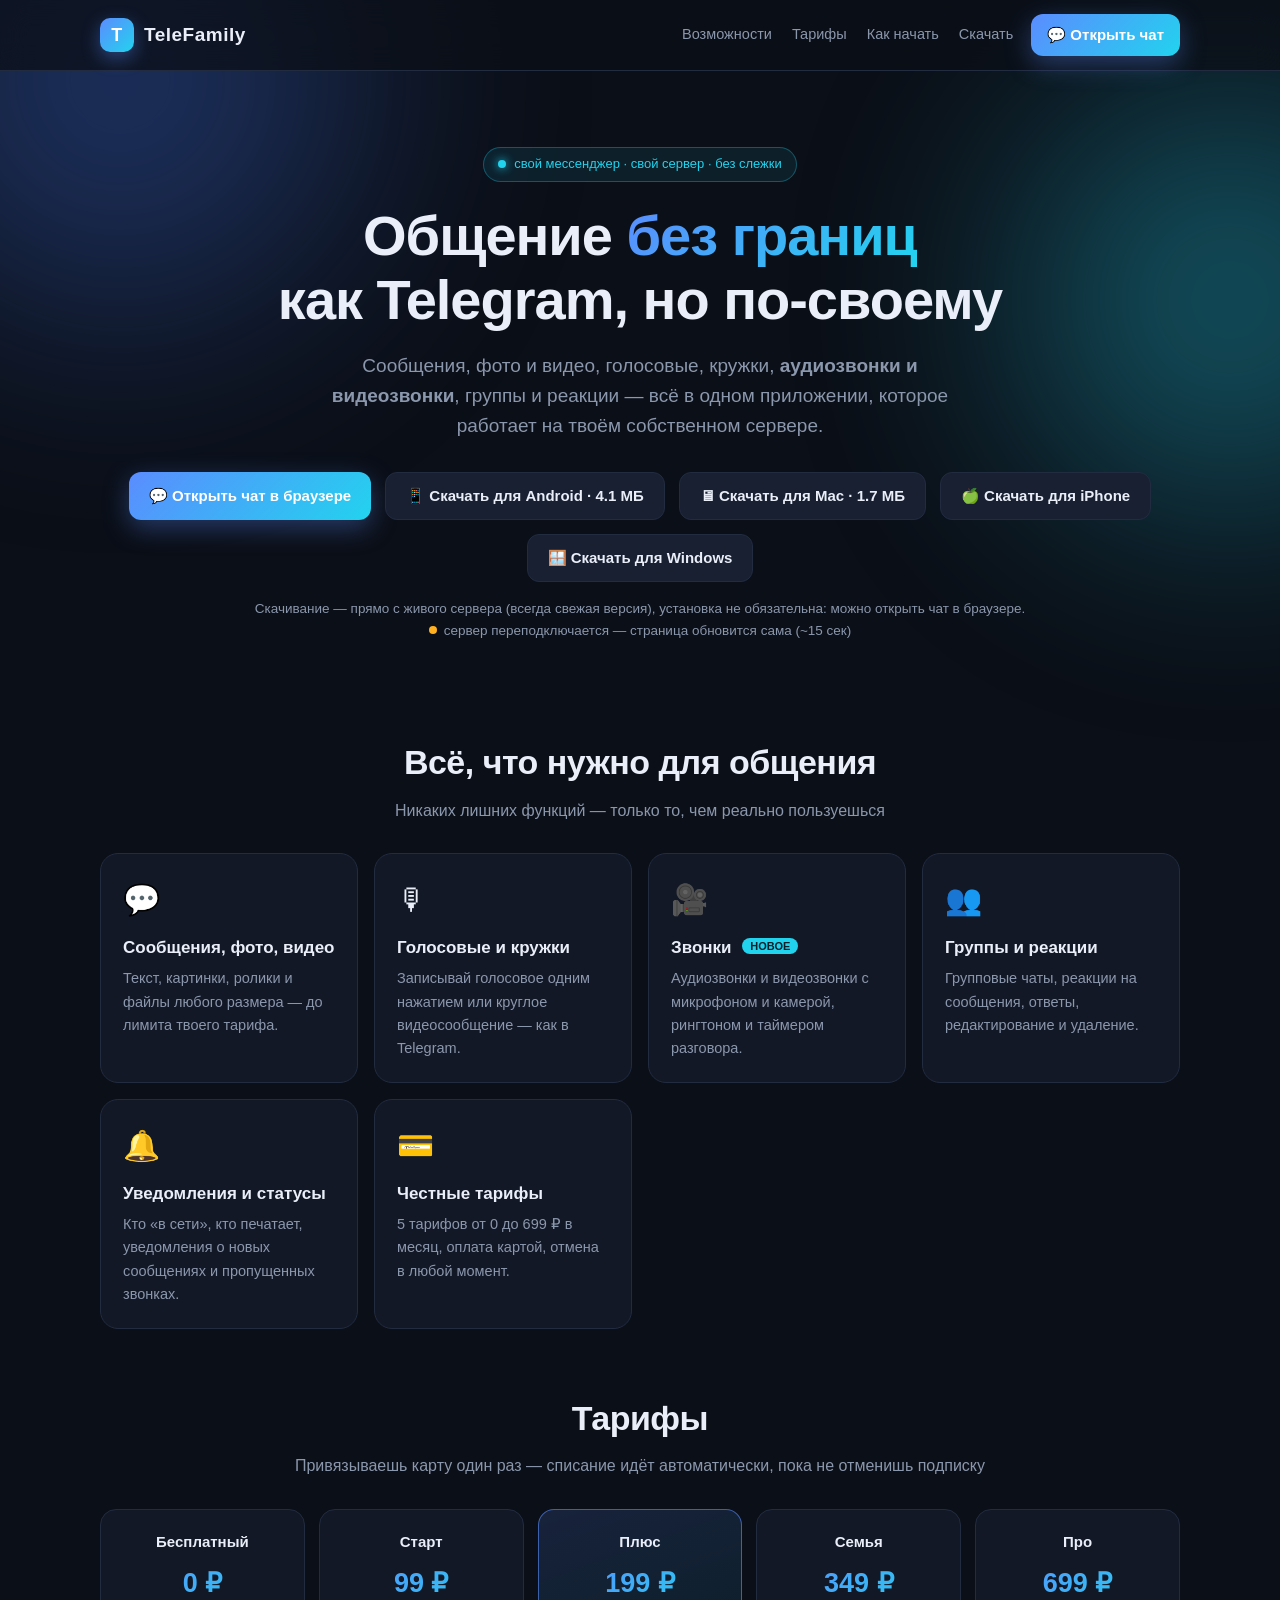
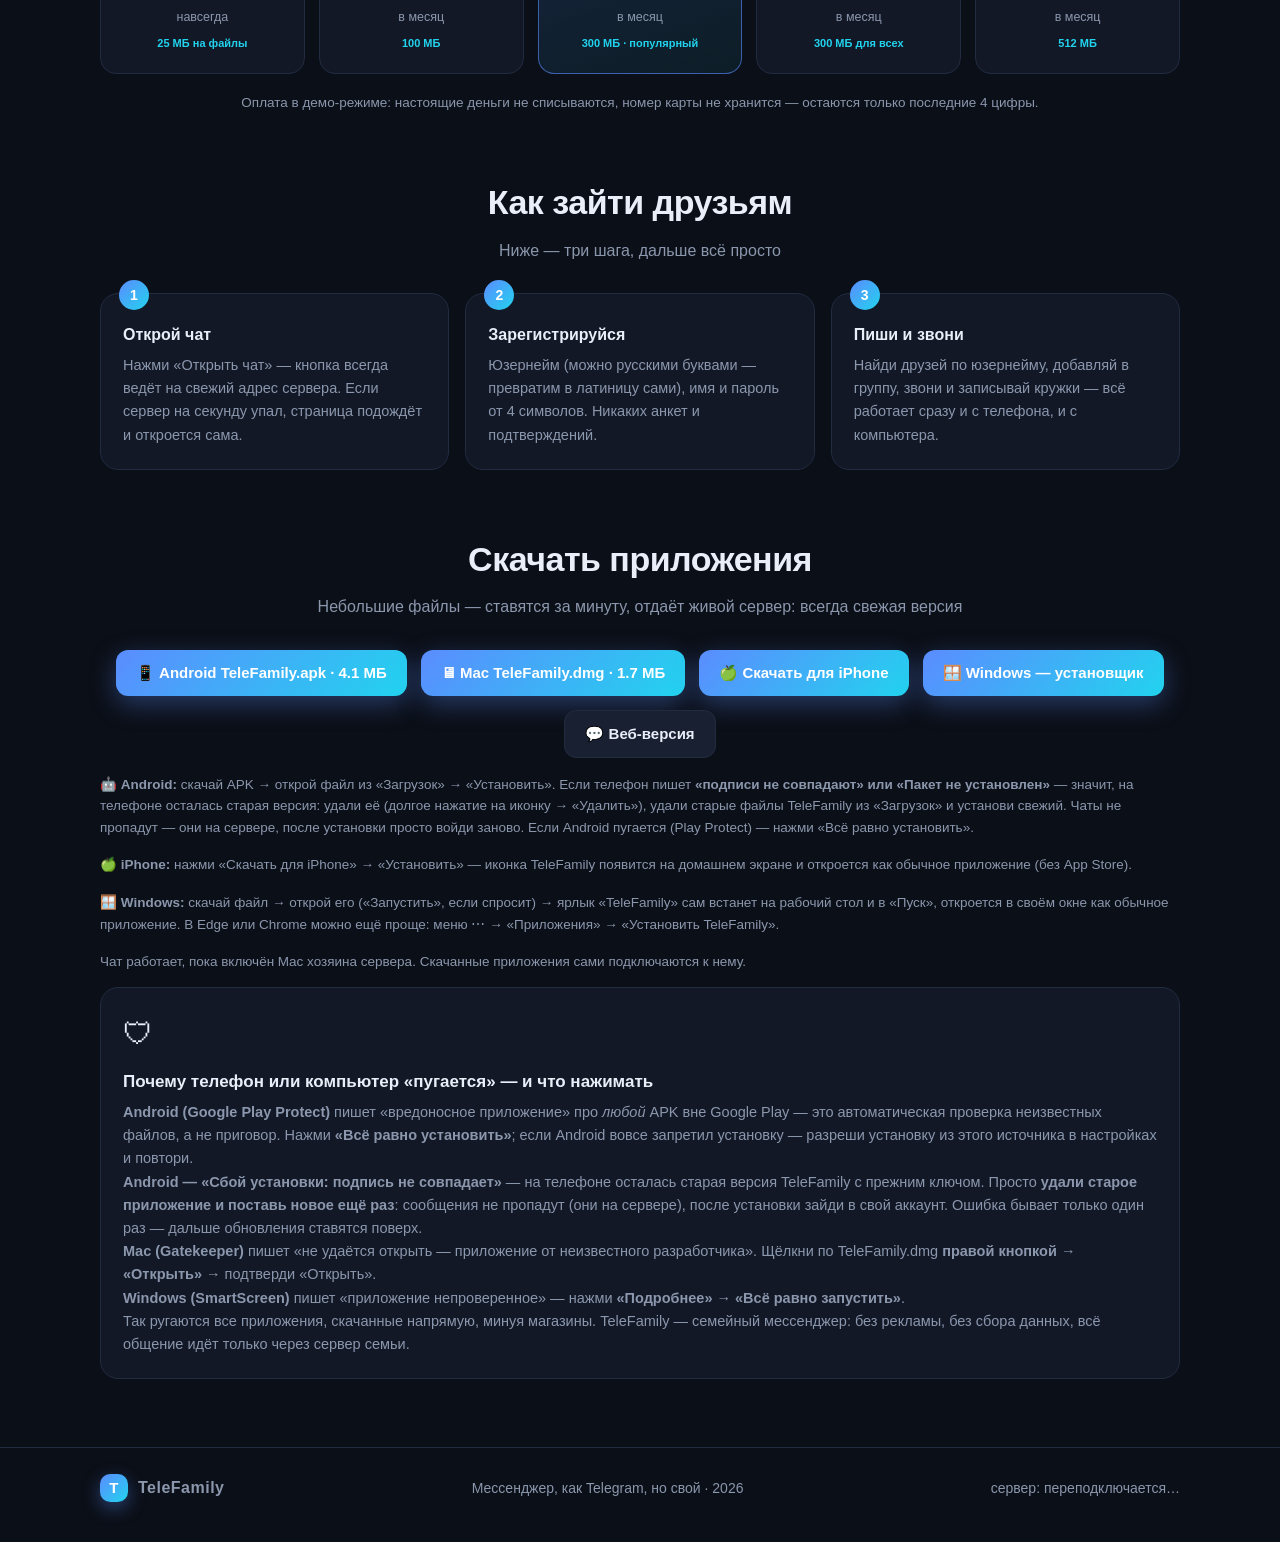
==== docs/index.html @ bccbfa15 "refresh: адрес https://telefamily.telefamily.workers.dev" ====
<!doctype html>
<html lang="ru">
<head>
<meta charset="utf-8">
<meta name="viewport" content="width=device-width, initial-scale=1">
<title>TeleFamily — мессенджер, как Telegram, но свой</title>
<meta name="description" content="TeleFamily: сообщения, фото и видео, голосовые, кружки, звонки и видеозвонки, группы. Свой мессенджер со своим сервером.">
<meta name="keywords" content="TeleFamily, Tele Family, телемили, телемилли, мессенджер, семейный мессенджер, приватный мессенджер, свой сервер, чат для семьи, установить TeleFamily, скачать TeleFamily">
<meta name="robots" content="index, follow">
<link rel="canonical" href="https://aleksejyanover.github.io/telefamily-site/">
<meta name="theme-color" content="#0b0f17">
<link rel="icon" href="icon.png">
<meta property="og:type" content="website">
<meta property="og:site_name" content="TeleFamily">
<meta property="og:locale" content="ru_RU">
<meta property="og:title" content="TeleFamily — семейный мессенджер: установка за минуту">
<meta property="og:description" content="Сообщения, фото и видео, голосовые, кружки, звонки и видеозвонки, группы. Мессенджер со своим сервером — TeleFamily. Установка на Android, iPhone, Mac и Windows.">
<meta property="og:url" content="https://aleksejyanover.github.io/telefamily-site/">
<meta property="og:image" content="https://aleksejyanover.github.io/telefamily-site/icon.png">
<meta name="twitter:card" content="summary">
<meta name="twitter:title" content="TeleFamily — семейный мессенджер: установка за минуту">
<meta name="twitter:description" content="Свой мессенджер со своим сервером: чаты, звонки, кружки. Установка на Android, iPhone, Mac и Windows.">
<meta name="twitter:image" content="https://aleksejyanover.github.io/telefamily-site/icon.png">
<script type="application/ld+json">
{
  "@context": "https://schema.org",
  "@type": "SoftwareApplication",
  "name": "TeleFamily",
  "alternateName": "Tele Family",
  "applicationCategory": "CommunicationApplication",
  "operatingSystem": "Android, iOS, macOS, Windows, Web",
  "description": "Семейный мессенджер со своим сервером: сообщения, фото и видео, голосовые, кружки, звонки и видеозвонки, группы.",
  "url": "https://aleksejyanover.github.io/telefamily-site/",
  "icon": "https://aleksejyanover.github.io/telefamily-site/icon.png",
  "inLanguage": "ru",
  "offers": { "@type": "Offer", "price": "0", "priceCurrency": "RUB" }
}
</script>
<style>
  * { box-sizing: border-box; margin: 0; padding: 0; }
  :root {
    --accent: #5b8cff; --accent2: #22d3ee;
    --bg: #0b0f17; --panel: #121826; --panel2: #182032;
    --text: #e9eef8; --muted: #8b97ad; --line: #222c41;
    --grad: linear-gradient(135deg, #5b8cff 0%, #22d3ee 100%);
  }
  html { scroll-behavior: smooth; }
  body {
    background: var(--bg); color: var(--text);
    font: 16px/1.6 -apple-system, BlinkMacSystemFont, "Segoe UI", Roboto, sans-serif;
    -webkit-font-smoothing: antialiased; overflow-x: hidden;
  }
  a { color: inherit; text-decoration: none; }
  .wrap { width: min(1080px, 92vw); margin: 0 auto; }

  .glow { position: fixed; z-index: -1; border-radius: 50%; filter: blur(120px); opacity: .35; pointer-events: none; }
  .glow.a { width: 480px; height: 480px; background: #3f6fe0; top: -160px; left: -120px; }
  .glow.b { width: 420px; height: 420px; background: #22d3ee; top: 10%; right: -160px; }

  header { position: sticky; top: 0; z-index: 50; backdrop-filter: blur(14px); background: rgba(11,15,23,.75); border-bottom: 1px solid var(--line); }
  .nav { display: flex; align-items: center; gap: 18px; padding: 14px 0; }
  .logo { display: flex; align-items: center; gap: 10px; font-weight: 800; font-size: 19px; letter-spacing: .5px; }
  .logo .mark { width: 34px; height: 34px; border-radius: 10px; background: var(--grad); display: grid; place-items: center; font-size: 18px; color: #fff; box-shadow: 0 6px 18px rgba(91,140,255,.4); }
  nav { margin-left: auto; display: flex; gap: 20px; color: var(--muted); font-size: 14.5px; }
  nav a:hover { color: var(--text); }
  .btn { display: inline-flex; align-items: center; gap: 8px; border: none; cursor: pointer; font-weight: 700; font-size: 15px; padding: 11px 20px; border-radius: 12px; transition: .18s; }
  .btn.primary { background: var(--grad); color: #fff; box-shadow: 0 8px 26px rgba(91,140,255,.35); }
  .btn.primary:hover { transform: translateY(-2px); box-shadow: 0 12px 32px rgba(91,140,255,.5); }
  .btn.ghost { background: var(--panel2); color: var(--text); border: 1px solid var(--line); }
  .btn.ghost:hover { border-color: var(--accent); transform: translateY(-2px); }
  .nav .btn { padding: 9px 16px; }

  .hero { text-align: center; padding: 76px 0 40px; }
  .badge { display: inline-flex; gap: 8px; align-items: center; font-size: 13px; color: var(--accent2); background: rgba(34,211,238,.09); border: 1px solid rgba(34,211,238,.3); padding: 6px 14px; border-radius: 999px; margin-bottom: 22px; }
  .badge .dot { width: 8px; height: 8px; border-radius: 50%; background: var(--accent2); box-shadow: 0 0 10px var(--accent2); }
  h1 { font-size: clamp(32px, 5.4vw, 56px); line-height: 1.15; letter-spacing: -1px; }
  h1 .grad { background: var(--grad); -webkit-background-clip: text; background-clip: text; color: transparent; }
  .sub { color: var(--muted); font-size: clamp(16px, 2vw, 19px); max-width: 640px; margin: 18px auto 30px; }
  .hero-btns { display: flex; gap: 14px; justify-content: center; flex-wrap: wrap; }
  .hero-note { margin-top: 16px; color: var(--muted); font-size: 13.5px; }
  .status { display: inline-flex; align-items: center; gap: 7px; }
  .status i { width: 8px; height: 8px; border-radius: 50%; background: #ffb020; transition: .3s; }
  .status.ok i { background: #3fd08a; box-shadow: 0 0 10px #3fd08a; }

  section { padding: 54px 0 8px; }
  h2 { font-size: clamp(24px, 3.4vw, 34px); text-align: center; margin-bottom: 8px; letter-spacing: -.5px; }
  .sect-sub { text-align: center; color: var(--muted); margin-bottom: 30px; }
  .grid { display: grid; grid-template-columns: repeat(auto-fit, minmax(250px, 1fr)); gap: 16px; }
  .card { background: var(--panel); border: 1px solid var(--line); border-radius: 18px; padding: 22px; transition: .2s; }
  .card:hover { transform: translateY(-4px); border-color: rgba(91,140,255,.5); box-shadow: 0 14px 34px rgba(0,0,0,.35); }
  .card .ico { font-size: 30px; margin-bottom: 10px; }
  .card h3 { font-size: 17px; margin-bottom: 6px; }
  .card p { color: var(--muted); font-size: 14.5px; }
  .card .new { font-size: 11px; font-weight: 800; color: #06212a; background: var(--accent2); border-radius: 999px; padding: 2px 8px; vertical-align: 3px; margin-left: 6px; }

  .plans { display: grid; grid-template-columns: repeat(auto-fit, minmax(170px, 1fr)); gap: 14px; }
  .plan { background: var(--panel); border: 1px solid var(--line); border-radius: 16px; padding: 20px 16px; text-align: center; transition: .2s; }
  .plan:hover { border-color: var(--accent); transform: translateY(-3px); }
  .plan.hot { background: linear-gradient(160deg, rgba(91,140,255,.16), rgba(34,211,238,.08)); border-color: rgba(91,140,255,.6); }
  .plan .name { font-weight: 800; font-size: 15px; }
  .plan .price { font-size: 27px; font-weight: 800; margin: 8px 0 2px; background: var(--grad); -webkit-background-clip: text; background-clip: text; color: transparent; }
  .plan .per { color: var(--muted); font-size: 12.5px; }
  .plan .tag { font-size: 11px; color: var(--accent2); font-weight: 700; margin-top: 8px; }
  .plan-note { text-align: center; color: var(--muted); font-size: 13.5px; margin-top: 18px; }

  .steps { display: grid; grid-template-columns: repeat(auto-fit, minmax(240px, 1fr)); gap: 16px; }
  .step { background: var(--panel); border: 1px solid var(--line); border-radius: 18px; padding: 22px; position: relative; }
  .step .num { position: absolute; top: -14px; left: 18px; width: 30px; height: 30px; border-radius: 50%; background: var(--grad); display: grid; place-items: center; font-weight: 800; font-size: 14px; color: #fff; }
  .step h3 { font-size: 16px; margin: 6px 0 6px; }
  .step p { color: var(--muted); font-size: 14.5px; }

  footer { margin-top: 60px; border-top: 1px solid var(--line); padding: 26px 0 40px; color: var(--muted); font-size: 14px; }
  .foot { display: flex; gap: 14px; justify-content: space-between; flex-wrap: wrap; align-items: center; }

  @media (max-width: 720px) {
    nav { display: none; }
    .hero { padding: 52px 0 26px; }
    .hero-btns .btn { width: 100%; justify-content: center; }
  }
</style>
</head>
<body>
<div class="glow a"></div><div class="glow b"></div>

<header>
  <div class="wrap nav">
    <a class="logo" href="./"><span class="mark">T</span> TeleFamily</a>
    <nav>
      <a href="#features">Возможности</a>
      <a href="#plans">Тарифы</a>
      <a href="#start">Как начать</a>
      <a href="#download">Скачать</a>
    </nav>
    <a class="btn primary" id="chatTop" href="#">💬 Открыть чат</a>
  </div>
</header>

<div class="wrap">
  <div class="hero">
    <div class="badge"><span class="dot"></span> свой мессенджер · свой сервер · без слежки</div>
    <h1>Общение <span class="grad">без границ</span><br>как Telegram, но по-своему</h1>
    <p class="sub">Сообщения, фото и видео, голосовые, кружки, <b>аудиозвонки и видеозвонки</b>, группы и реакции — всё в одном приложении, которое работает на твоём собственном сервере.</p>
    <div class="hero-btns">
      <a class="btn primary chat" href="#">💬 Открыть чат в браузере</a>
      <a class="btn ghost" href="https://github.com/aleksejyanover/telefamily-site/releases/download/v1.0/TeleFamily.apk">📱 Скачать для Android · 4.1 МБ</a>
      <a class="btn ghost" href="https://github.com/aleksejyanover/telefamily-site/releases/download/v1.0/TeleFamily.dmg">🖥 Скачать для Mac · 1.7 МБ</a>
      <a class="btn ghost" href="https://aleksejyanover.github.io/telefamily-site/TeleFamily.mobileconfig">🍏 Скачать для iPhone</a>
      <a class="btn ghost" href="https://aleksejyanover.github.io/telefamily-site/TeleFamily-Windows.hta">🪟 Скачать для Windows</a>
    </div>
    <div class="hero-note">
      Скачивание — прямо с живого сервера (всегда свежая версия), установка не обязательна: можно открыть чат в браузере.
      <span class="status" id="status"><i></i> проверяю сервер…</span>
    </div>
  </div>

  <section id="features">
    <h2>Всё, что нужно для общения</h2>
    <p class="sect-sub">Никаких лишних функций — только то, чем реально пользуешься</p>
    <div class="grid">
      <div class="card"><div class="ico">💬</div><h3>Сообщения, фото, видео</h3><p>Текст, картинки, ролики и файлы любого размера — до лимита твоего тарифа.</p></div>
      <div class="card"><div class="ico">🎙</div><h3>Голосовые и кружки</h3><p>Записывай голосовое одним нажатием или круглое видеосообщение — как в Telegram.</p></div>
      <div class="card"><div class="ico">🎥</div><h3>Звонки <span class="new">НОВОЕ</span></h3><p>Аудиозвонки и видеозвонки с микрофоном и камерой, рингтоном и таймером разговора.</p></div>
      <div class="card"><div class="ico">👥</div><h3>Группы и реакции</h3><p>Групповые чаты, реакции на сообщения, ответы, редактирование и удаление.</p></div>
      <div class="card"><div class="ico">🔔</div><h3>Уведомления и статусы</h3><p>Кто «в сети», кто печатает, уведомления о новых сообщениях и пропущенных звонках.</p></div>
      <div class="card"><div class="ico">💳</div><h3>Честные тарифы</h3><p>5 тарифов от 0 до 699 ₽ в месяц, оплата картой, отмена в любой момент.</p></div>
    </div>
  </section>

  <section id="plans">
    <h2>Тарифы</h2>
    <p class="sect-sub">Привязываешь карту один раз — списание идёт автоматически, пока не отменишь подписку</p>
    <div class="plans">
      <div class="plan"><div class="name">Бесплатный</div><div class="price">0 ₽</div><div class="per">навсегда</div><div class="tag">25 МБ на файлы</div></div>
      <div class="plan"><div class="name">Старт</div><div class="price">99 ₽</div><div class="per">в месяц</div><div class="tag">100 МБ</div></div>
      <div class="plan hot"><div class="name">Плюс</div><div class="price">199 ₽</div><div class="per">в месяц</div><div class="tag">300 МБ · популярный</div></div>
      <div class="plan"><div class="name">Семья</div><div class="price">349 ₽</div><div class="per">в месяц</div><div class="tag">300 МБ для всех</div></div>
      <div class="plan"><div class="name">Про</div><div class="price">699 ₽</div><div class="per">в месяц</div><div class="tag">512 МБ</div></div>
    </div>
    <p class="plan-note">Оплата в демо-режиме: настоящие деньги не списываются, номер карты не хранится — остаются только последние 4 цифры.</p>
  </section>

  <section id="start">
    <h2>Как зайти друзьям</h2>
    <p class="sect-sub">Ниже — три шага, дальше всё просто</p>
    <div class="steps">
      <div class="step"><div class="num">1</div><h3>Открой чат</h3><p>Нажми «Открыть чат» — кнопка всегда ведёт на свежий адрес сервера. Если сервер на секунду упал, страница подождёт и откроется сама.</p></div>
      <div class="step"><div class="num">2</div><h3>Зарегистрируйся</h3><p>Юзернейм (можно русскими буквами — превратим в латиницу сами), имя и пароль от 4 символов. Никаких анкет и подтверждений.</p></div>
      <div class="step"><div class="num">3</div><h3>Пиши и звони</h3><p>Найди друзей по юзернейму, добавляй в группу, звони и записывай кружки — всё работает сразу и с телефона, и с компьютера.</p></div>
    </div>
  </section>

  <section id="download">
    <h2>Скачать приложения</h2>
    <p class="sect-sub">Небольшие файлы — ставятся за минуту, отдаёт живой сервер: всегда свежая версия</p>
    <div class="hero-btns" style="margin-bottom: 8px;">
      <a class="btn primary" href="https://github.com/aleksejyanover/telefamily-site/releases/download/v1.0/TeleFamily.apk">📱 Android TeleFamily.apk · 4.1 МБ</a>
      <a class="btn primary" href="https://github.com/aleksejyanover/telefamily-site/releases/download/v1.0/TeleFamily.dmg">🖥 Mac TeleFamily.dmg · 1.7 МБ</a>
      <a class="btn primary" href="https://aleksejyanover.github.io/telefamily-site/TeleFamily.mobileconfig">🍏 Скачать для iPhone</a>
      <a class="btn primary" href="https://aleksejyanover.github.io/telefamily-site/TeleFamily-Windows.hta">🪟 Windows — установщик</a>
      <a class="btn ghost chat" href="#">💬 Веб-версия</a>
    </div>
    <p class="hero-note">🤖 <b>Android:</b> скачай APK → открой файл из «Загрузок» → «Установить». Если телефон пишет <b>«подписи не совпадают» или «Пакет не установлен»</b> — значит, на телефоне осталась старая версия: удали её (долгое нажатие на иконку → «Удалить»), удали старые файлы TeleFamily из «Загрузок» и установи свежий. Чаты не пропадут — они на сервере, после установки просто войди заново. Если Android пугается (Play Protect) — нажми «Всё равно установить».</p>
    <p class="hero-note">🍏 <b>iPhone:</b> нажми «Скачать для iPhone» → «Установить» — иконка TeleFamily появится на домашнем экране и откроется как обычное приложение (без App Store).</p>
    <p class="hero-note">🪟 <b>Windows:</b> скачай файл → открой его («Запустить», если спросит) → ярлык «TeleFamily» сам встанет на рабочий стол и в «Пуск», откроется в своём окне как обычное приложение. В Edge или Chrome можно ещё проще: меню ⋯ → «Приложения» → «Установить TeleFamily».</p>
    <p class="hero-note">Чат работает, пока включён Mac хозяина сервера. Скачанные приложения сами подключаются к нему.</p>
    <div class="card" style="margin-top:14px">
      <div class="ico">🛡</div>
      <h3>Почему телефон или компьютер «пугается» — и что нажимать</h3>
      <p><b>Android (Google Play Protect)</b> пишет «вредоносное приложение» про <i>любой</i> APK вне Google Play — это автоматическая проверка неизвестных файлов, а не приговор. Нажми <b>«Всё равно установить»</b>; если Android вовсе запретил установку — разреши установку из этого источника в настройках и повтори.</p>
      <p><b>Android — «Сбой установки: подпись не совпадает»</b> — на телефоне осталась старая версия TeleFamily с прежним ключом. Просто <b>удали старое приложение и поставь новое ещё раз</b>: сообщения не пропадут (они на сервере), после установки зайди в свой аккаунт. Ошибка бывает только один раз — дальше обновления ставятся поверх.</p>
      <p><b>Mac (Gatekeeper)</b> пишет «не удаётся открыть — приложение от неизвестного разработчика». Щёлкни по TeleFamily.dmg <b>правой кнопкой → «Открыть»</b> → подтверди «Открыть».</p>
      <p><b>Windows (SmartScreen)</b> пишет «приложение непроверенное» — нажми <b>«Подробнее» → «Всё равно запустить»</b>.</p>
      <p style="margin-bottom:0">Так ругаются все приложения, скачанные напрямую, минуя магазины. TeleFamily — семейный мессенджер: без рекламы, без сбора данных, всё общение идёт только через сервер семьи.</p>
    </div>
  </section>
</div>

<footer>
  <div class="wrap foot">
    <div class="logo" style="font-size:16px"><span class="mark" style="width:28px;height:28px;font-size:15px">T</span> TeleFamily</div>
    <div>Мессенджер, как Telegram, но свой · 2026</div>
    <div id="ver">сервер: …</div>
  </div>
</footer>

<script>
  /* адрес чата (сервер хозяина) — вшит при сборке */
  var CHAT = "https://aleksejyanover.github.io/telefamily-site/app/?app=1";
  var CHAT2 = "https://telefamily.telefamily.workers.dev/?app=1";
  var PING = "https://telefamily.telefamily.workers.dev/api/ping";
  [].forEach.call(document.querySelectorAll('.chat, .chatTop, a.chat'), function (a) { a.href = CHAT; });
  document.getElementById('chatTop').href = CHAT;

  fetch(PING).then(function (r) { return r.json(); }).then(function () {
    var s = document.getElementById('status');
    s.classList.add('ok');
    s.lastChild.textContent = ' сервер работает — можно звонить и писать';
    document.getElementById('ver').textContent = 'сервер: онлайн';
  }).catch(function () {
    document.getElementById('ver').textContent = 'сервер: переподключается…';
    var s = document.getElementById('status');
    s.lastChild.textContent = ' сервер переподключается — страница обновится сама (~15 сек)';
    setTimeout(function () { location.reload(); }, 15000);
  });
</script>
</body>
</html>
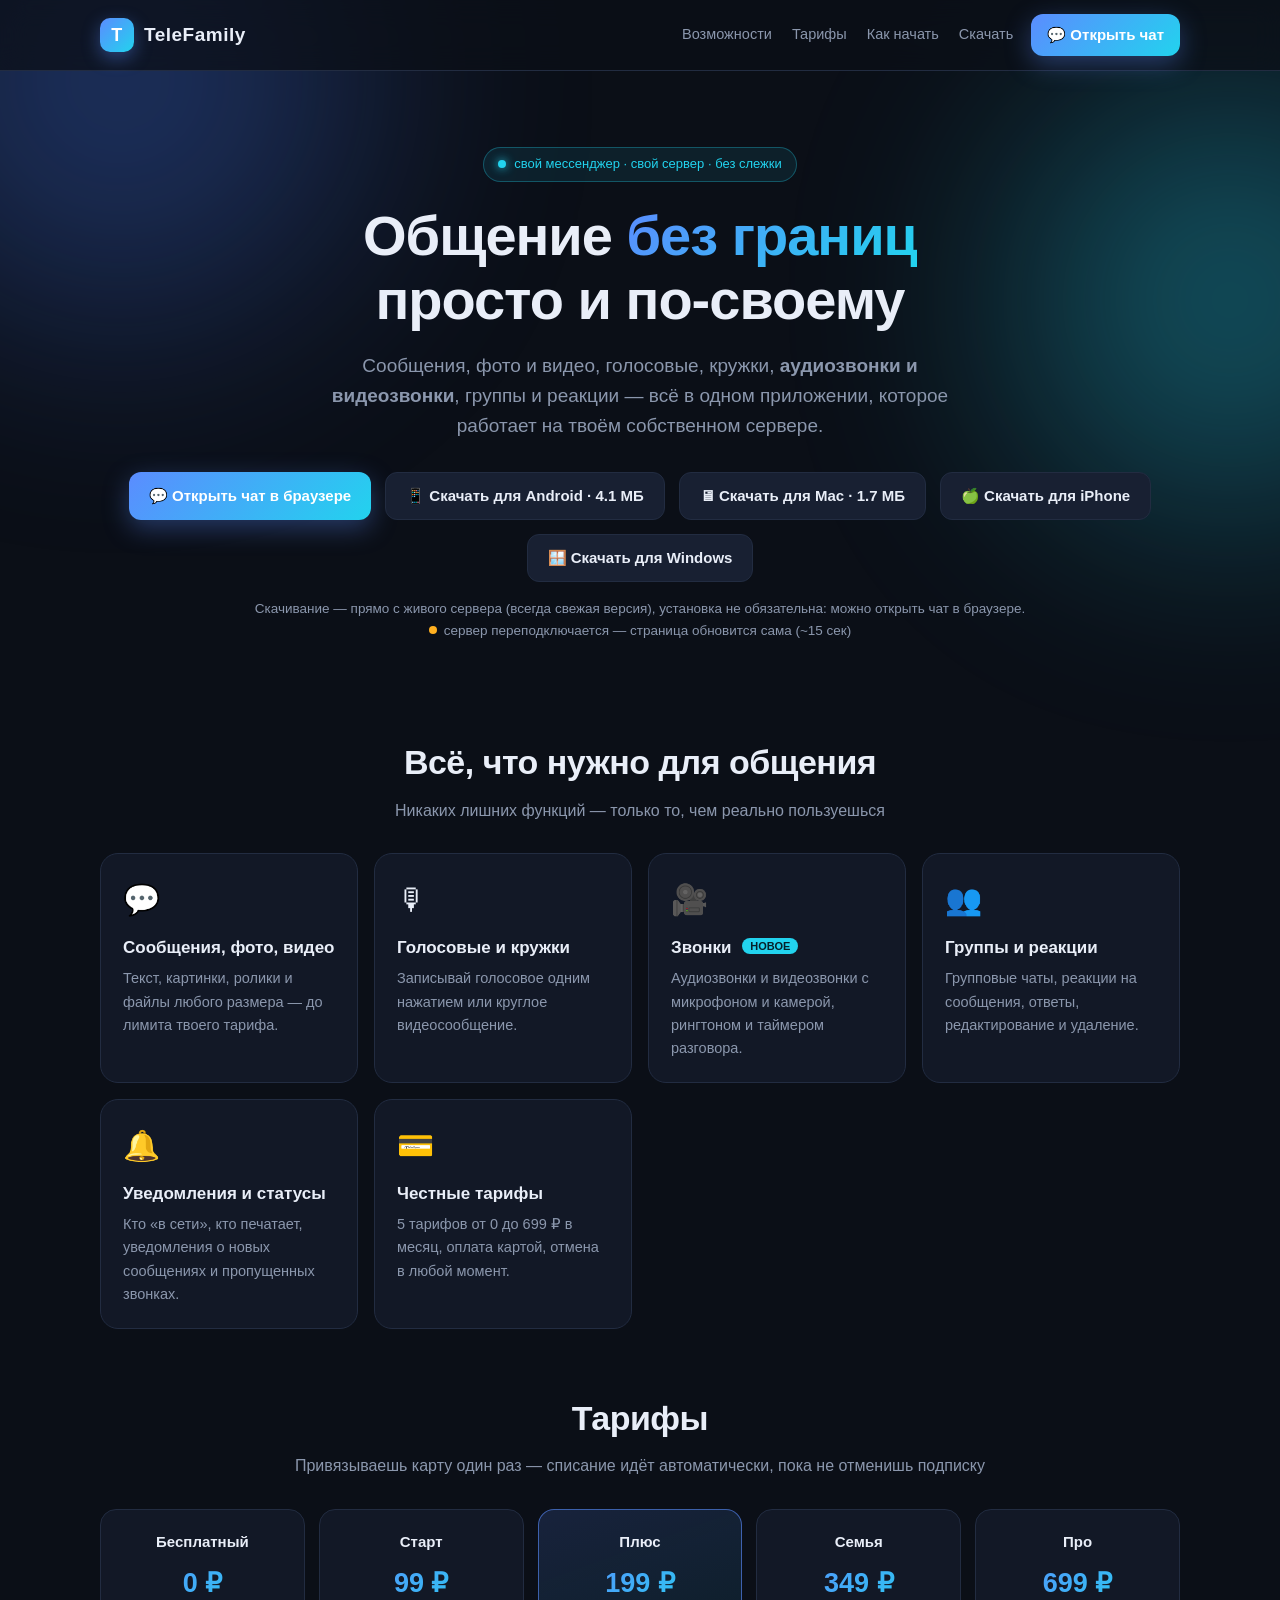
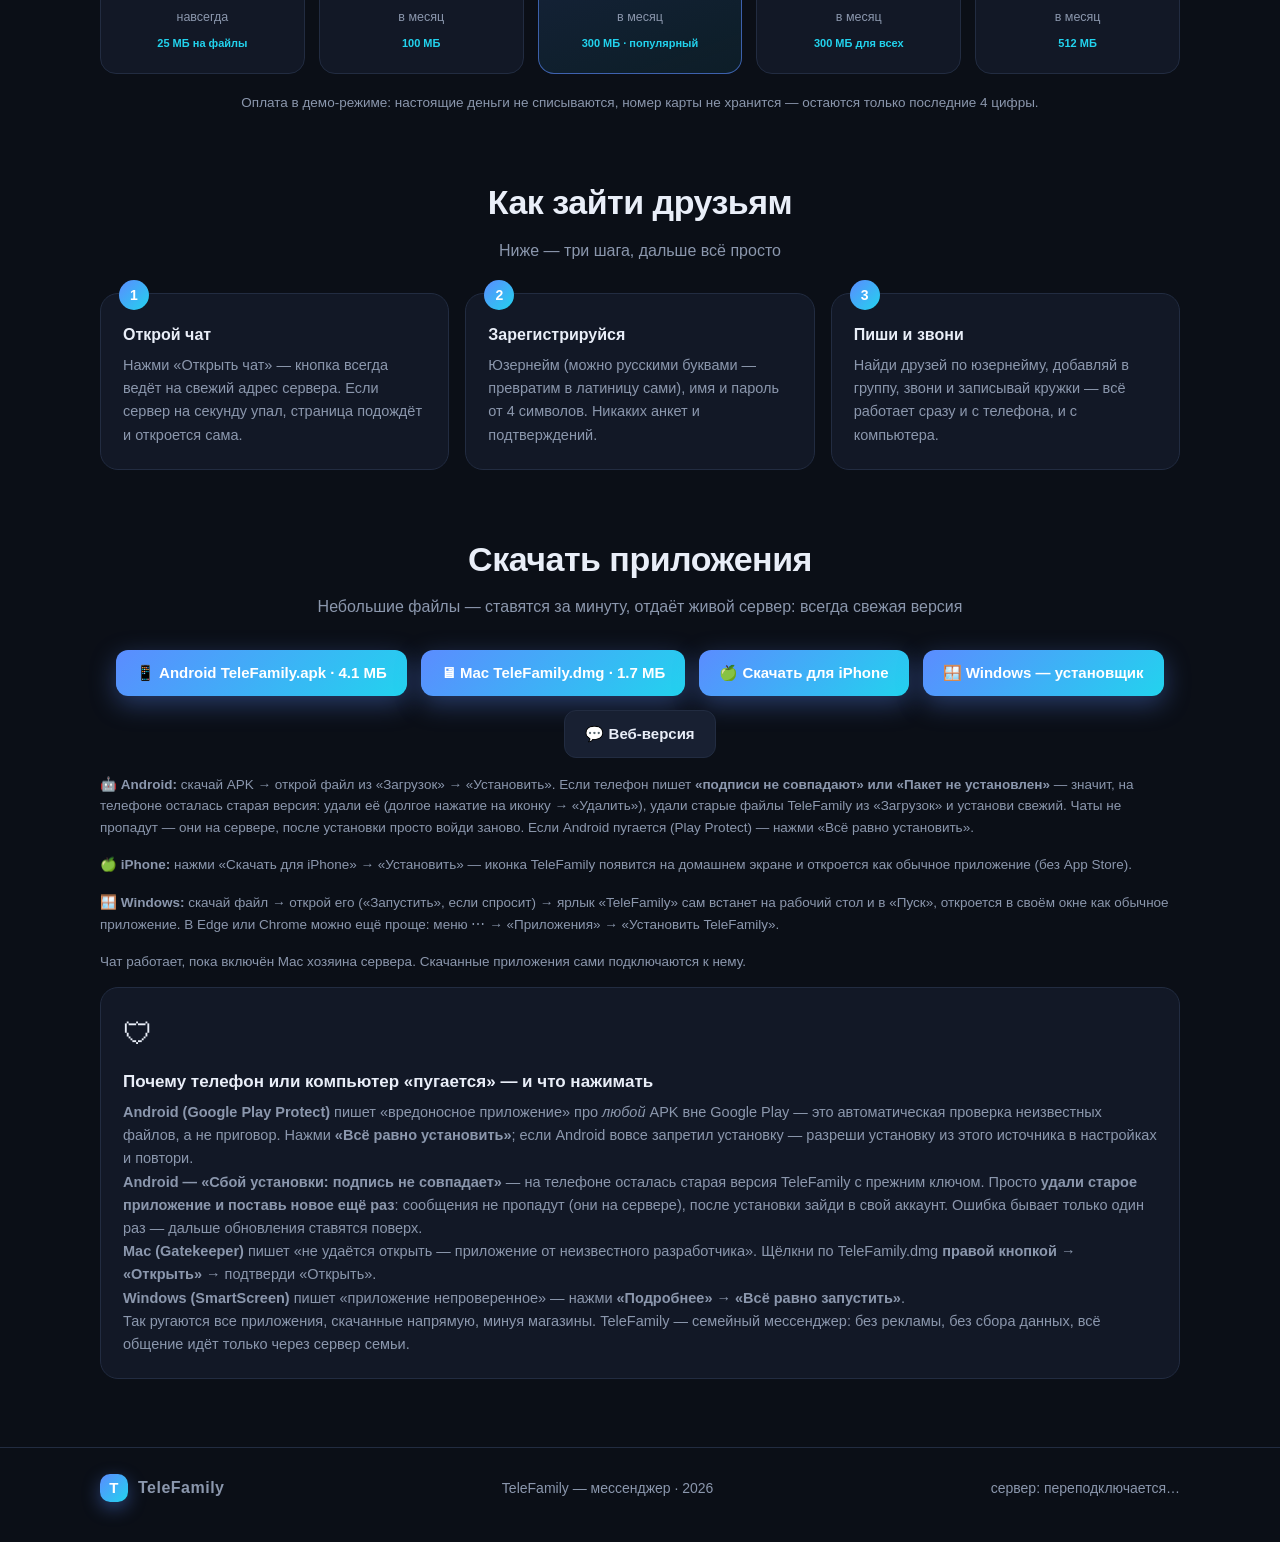
==== commit ab0f2940: "refresh: адрес https://telefamily.telefamily.workers.dev" ====
--- a/docs/index.html
+++ b/docs/index.html
@@ -3,7 +3,7 @@
 <head>
 <meta charset="utf-8">
 <meta name="viewport" content="width=device-width, initial-scale=1">
-<title>TeleFamily — мессенджер, как Telegram, но свой</title>
+<title>TeleFamily — мессенджер: общение без границ</title>
 <meta name="description" content="TeleFamily: сообщения, фото и видео, голосовые, кружки, звонки и видеозвонки, группы. Свой мессенджер со своим сервером.">
 <meta name="keywords" content="TeleFamily, Tele Family, телемили, телемилли, мессенджер, семейный мессенджер, приватный мессенджер, свой сервер, чат для семьи, установить TeleFamily, скачать TeleFamily">
 <meta name="robots" content="index, follow">
@@ -138,7 +138,7 @@
 <div class="wrap">
   <div class="hero">
     <div class="badge"><span class="dot"></span> свой мессенджер · свой сервер · без слежки</div>
-    <h1>Общение <span class="grad">без границ</span><br>как Telegram, но по-своему</h1>
+    <h1>Общение <span class="grad">без границ</span><br>просто и по-своему</h1>
     <p class="sub">Сообщения, фото и видео, голосовые, кружки, <b>аудиозвонки и видеозвонки</b>, группы и реакции — всё в одном приложении, которое работает на твоём собственном сервере.</p>
     <div class="hero-btns">
       <a class="btn primary chat" href="#">💬 Открыть чат в браузере</a>
@@ -158,7 +158,7 @@
     <p class="sect-sub">Никаких лишних функций — только то, чем реально пользуешься</p>
     <div class="grid">
       <div class="card"><div class="ico">💬</div><h3>Сообщения, фото, видео</h3><p>Текст, картинки, ролики и файлы любого размера — до лимита твоего тарифа.</p></div>
-      <div class="card"><div class="ico">🎙</div><h3>Голосовые и кружки</h3><p>Записывай голосовое одним нажатием или круглое видеосообщение — как в Telegram.</p></div>
+      <div class="card"><div class="ico">🎙</div><h3>Голосовые и кружки</h3><p>Записывай голосовое одним нажатием или круглое видеосообщение.</p></div>
       <div class="card"><div class="ico">🎥</div><h3>Звонки <span class="new">НОВОЕ</span></h3><p>Аудиозвонки и видеозвонки с микрофоном и камерой, рингтоном и таймером разговора.</p></div>
       <div class="card"><div class="ico">👥</div><h3>Группы и реакции</h3><p>Групповые чаты, реакции на сообщения, ответы, редактирование и удаление.</p></div>
       <div class="card"><div class="ico">🔔</div><h3>Уведомления и статусы</h3><p>Кто «в сети», кто печатает, уведомления о новых сообщениях и пропущенных звонках.</p></div>
@@ -218,7 +218,7 @@
 <footer>
   <div class="wrap foot">
     <div class="logo" style="font-size:16px"><span class="mark" style="width:28px;height:28px;font-size:15px">T</span> TeleFamily</div>
-    <div>Мессенджер, как Telegram, но свой · 2026</div>
+    <div>TeleFamily — мессенджер · 2026</div>
     <div id="ver">сервер: …</div>
   </div>
 </footer>
